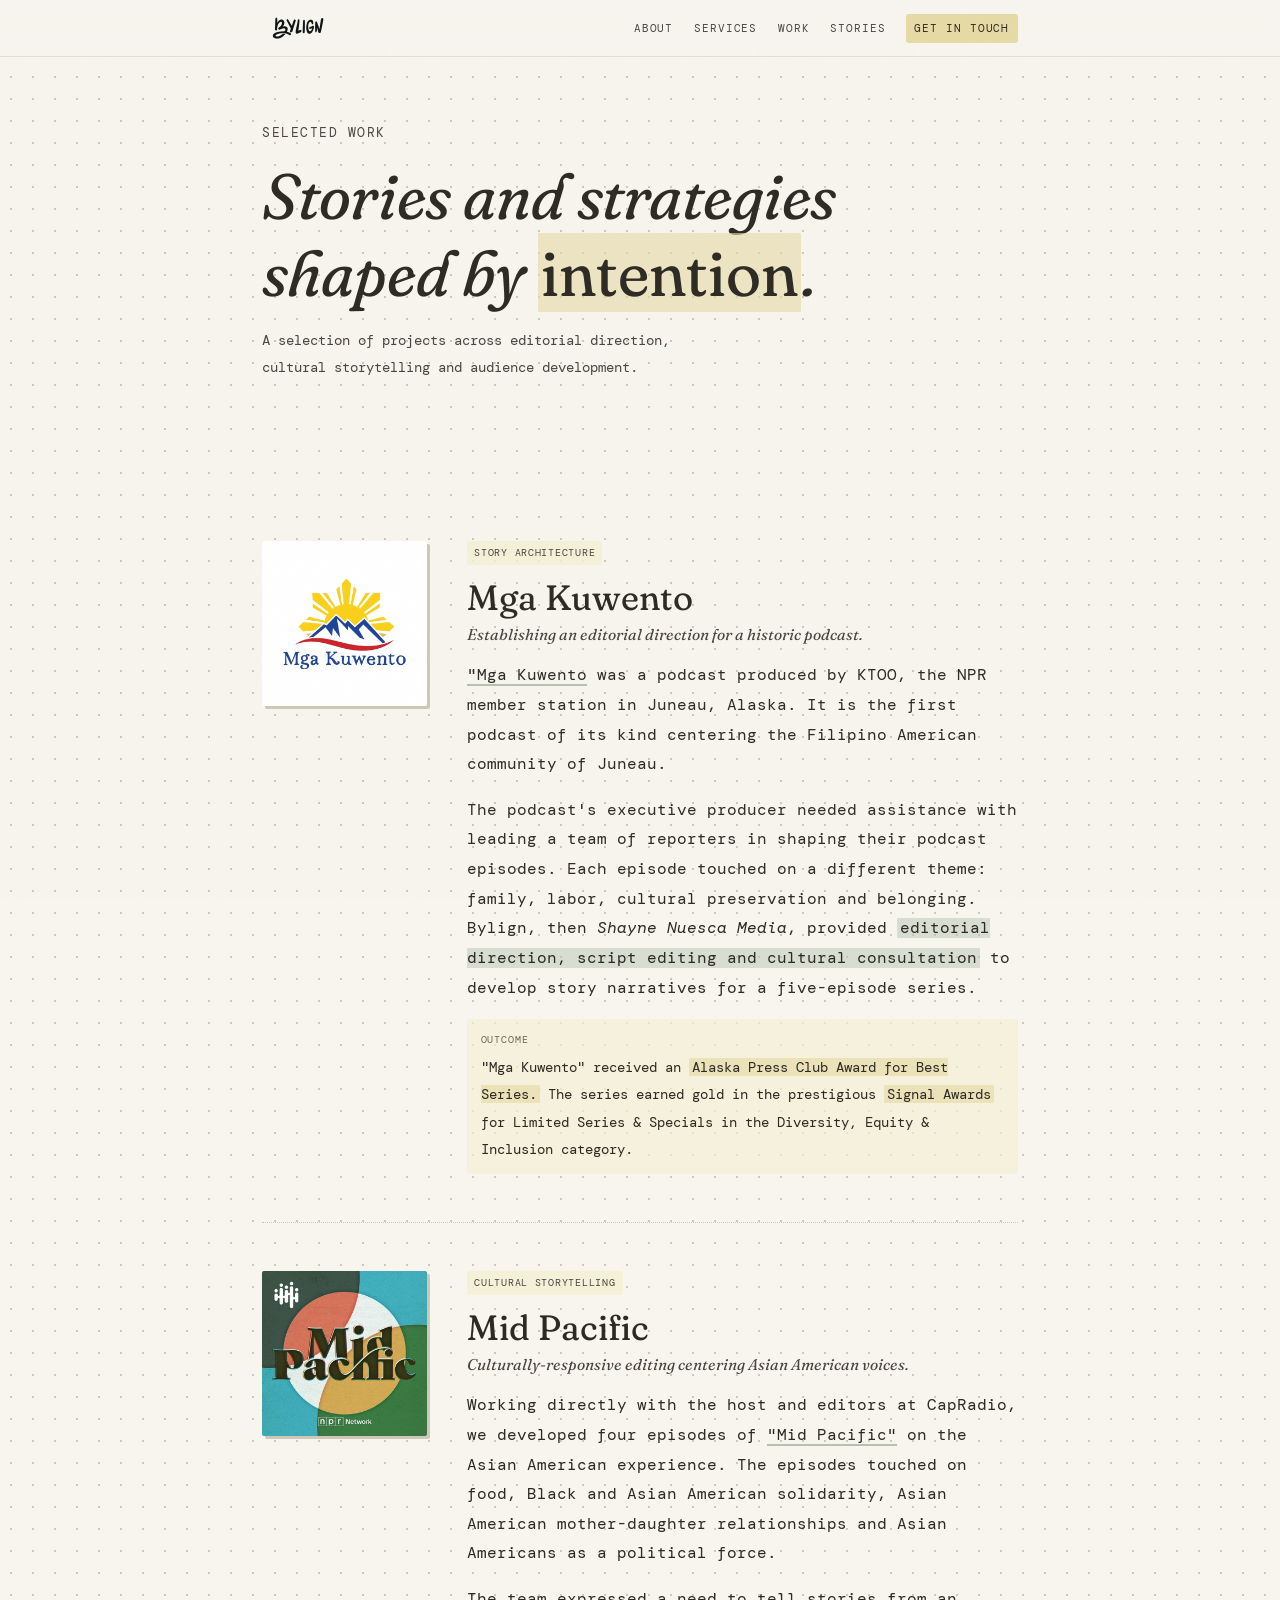
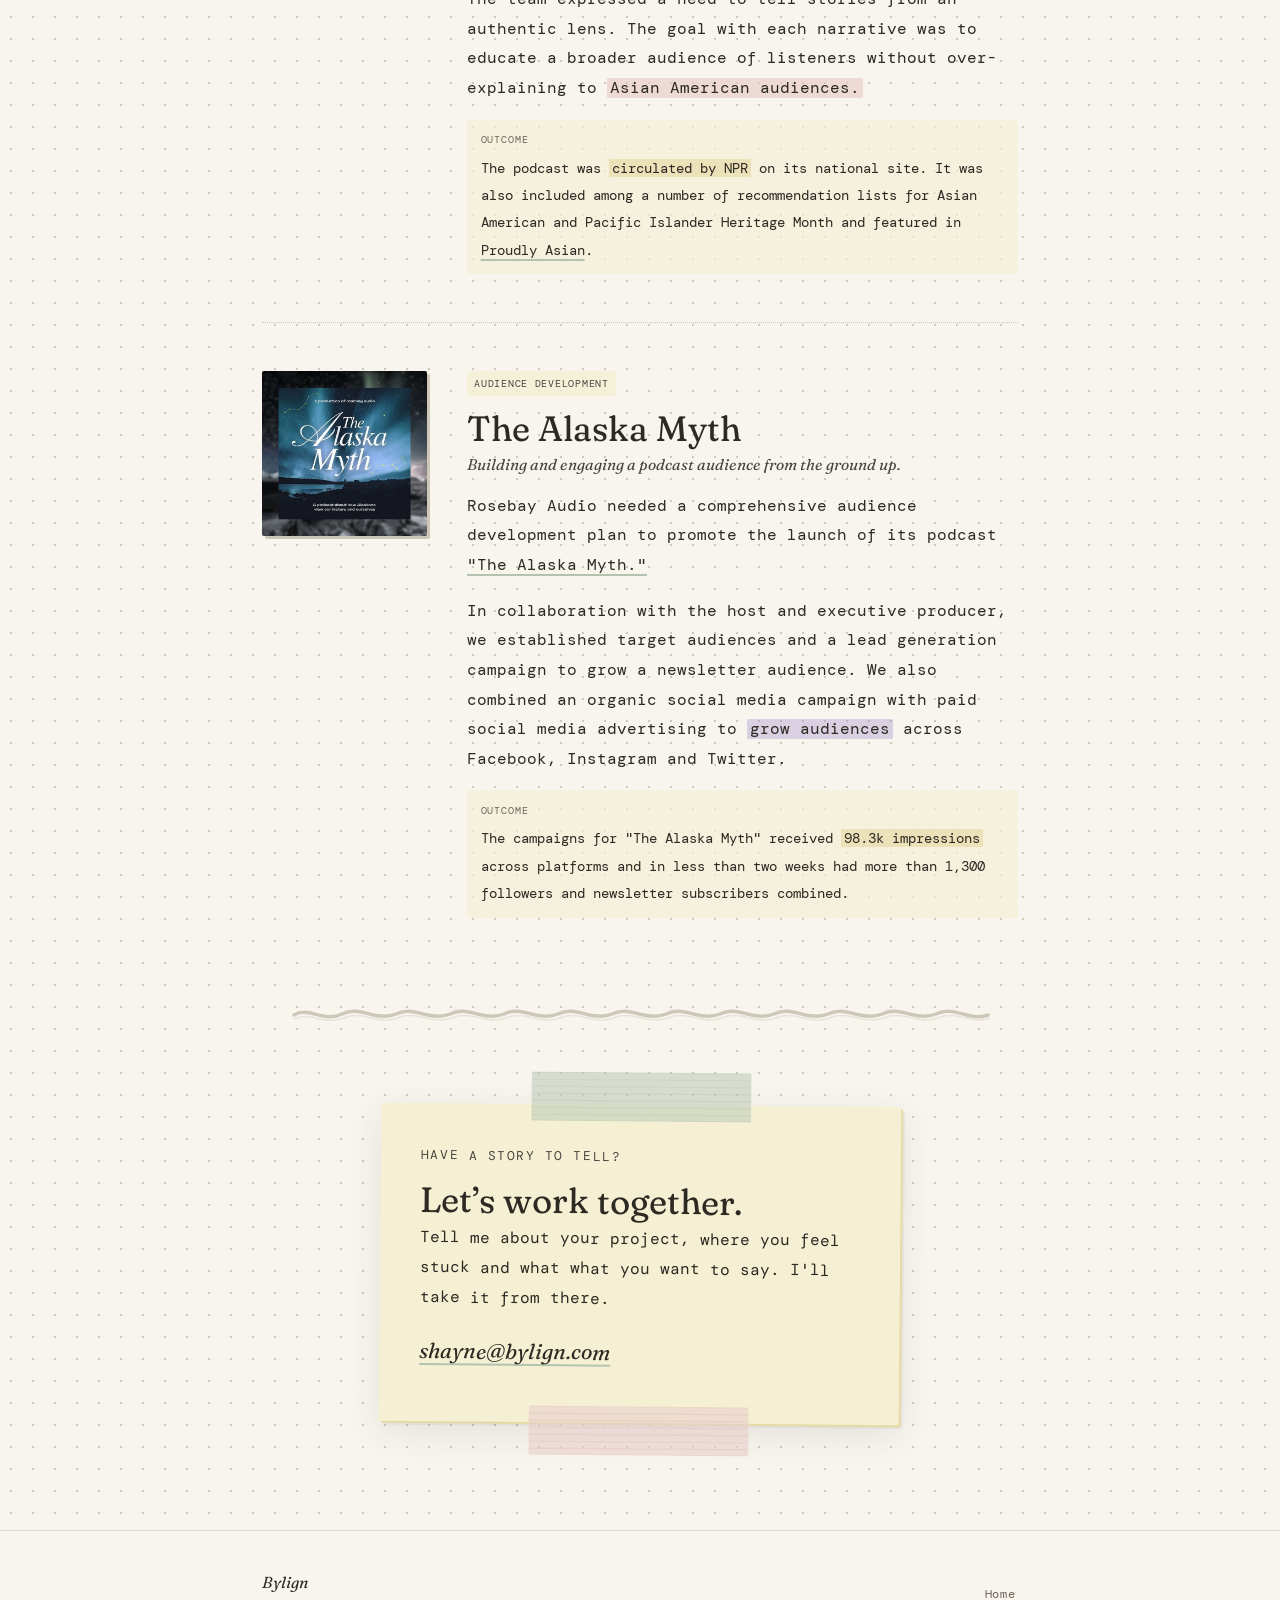
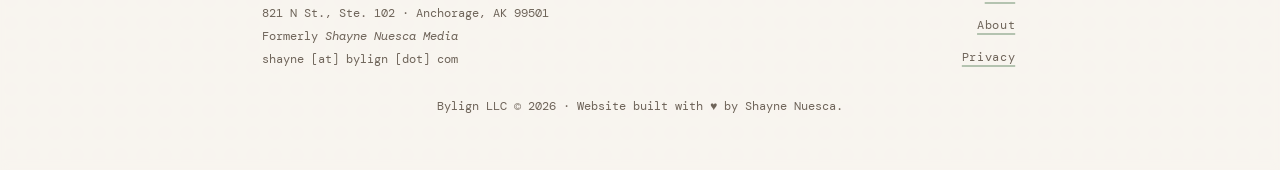
==== case-studies.html @ 339b5aec "Add files to repository" ====
<!DOCTYPE html>
<html lang="en">
<head>
  <meta charset="UTF-8" />
  <meta name="viewport" content="width=device-width, initial-scale=1.0" />
  <title>Case Studies &#x2014; Bylign</title>
  <meta name="description" content="Selected work and case studies from Bylign &#x2014; a narrative studio founded by Shayne Nuesca." />
  <link rel="stylesheet" href="style.css" />
  <link rel="icon" type="image/png" href="images/favicon.png">
  <link rel="preconnect" href="https://fonts.googleapis.com" />
  <link rel="preconnect" href="https://fonts.gstatic.com" crossorigin />
</head>
<body>

  <!-- ======== HEADER ======== -->
  <header>
    <div class="header-inner">
      <a href="index.html" class="logo-link" aria-label="Bylign home">
        <div class="logo-slot"><img src="images/logo.png" alt="Bylign" style="height:28px;width:auto"></div>
      </a>
      <nav aria-label="Main" id="main-nav">
        <a href="index.html#about">About</a>
        <a href="index.html#services">Services</a>
        <a href="index.html#work">Work</a>
        <a href="index.html#rooted">Stories</a>
        <a href="#contact" class="nav-cta">Get in Touch</a>
      </nav>

      <button class="nav-hamburger" id="nav-hamburger" aria-label="Open menu" aria-expanded="false" aria-controls="mobile-menu">
        <span></span><span></span><span></span>
        <span></span><span></span><span></span>
      </button>
    </div>

  <!-- Mobile dropdown menu -->
  <div class="mobile-menu" id="mobile-menu" aria-hidden="true">
    <a href="index.html#about"    class="mobile-link">About</a>
    <a href="index.html#services" class="mobile-link">Services</a>
    <a href="index.html#work"     class="mobile-link">Work</a>
    <a href="index.html#rooted"   class="mobile-link">Stories</a>
    <a href="index.html#contact"  class="mobile-link mobile-link--cta">Get in Touch</a>
  </div>
  </header>


  <main>

    <!-- ======== PAGE HEADER ======== -->
    <div class="page-header">
      <div class="container">
        <span class="page-eyebrow">Selected work</span>
        <h1>Stories and strategies <br/>shaped by <mark>intention</mark>.</h1>
        <p style="margin-top:1rem; font-size:0.88rem; color:var(--ink-soft); max-width:440px;">
          A selection of projects across editorial direction, cultural storytelling and audience development.
        </p>
      </div>
    </div>


    <!-- ======== CASE STUDY LIST ======== -->
    <div class="container">
      <div class="cs-list">

        <!--
          CASE STUDY ENTRY TEMPLATE
          - Set id="project-N" to match the href anchor used in index.html work cards
          - Replace the .cs-img div with: <img src="images/project-N.jpg" alt="Project name">
          - Fill in all placeholder text below
          - Copy this entire <article> block to add more entries
        -->

        <article class="cs-entry fade-in" id="project-1">
          <div class="cs-img"><img src="images/project-1-thumb.jpg"></div>
          <div class="cs-body">
            <div class="cs-tags">
              <span class="cs-tag">Story Architecture</span>
            </div>
            <h2>Mga Kuwento</h2>
            <p class="cs-lede">
            Establishing an editorial direction for a historic podcast.
            </p>
            <p>
              <a href="https://www.ktoo.org/mgakuwento/" target="_blank">"Mga Kuwento</a> was a podcast produced by KTOO, the NPR member station in Juneau, Alaska. It is the first podcast of its kind centering the Filipino American community of Juneau.
            </p>
            <p>
              The podcast's executive producer needed assistance with leading a team of reporters in shaping their podcast episodes. Each episode touched on a different theme: family, labor, cultural preservation and belonging. Bylign, then <em>Shayne Nuesca Media</em>, provided <span class="hl-sage">editorial direction, script editing and cultural consultation</span> to develop story narratives for a five-episode series.

            </p>
            <div class="cs-outcome">
              <strong>Outcome</strong>
              "Mga Kuwento" received an <span class="hl">Alaska Press Club Award for Best Series.</span> The series earned gold in the prestigious <span class="hl">Signal Awards</span> for Limited Series & Specials in the Diversity, Equity & Inclusion category.
            </div>
          </div>
        </article>


        <article class="cs-entry fade-in" id="project-2">
          <div class="cs-img"><img src="images/project-2-thumb.jpg"></div>
          <div class="cs-body">
            <div class="cs-tags">
              <span class="cs-tag">Cultural Storytelling</span>
            </div>
            <h2>Mid Pacific</h2>
            <p class="cs-lede">Culturally-responsive editing centering Asian American voices.</p>
            <p>
              Working directly with the host and editors at CapRadio, we developed four episodes of <a href="https://www.capradio.org/news/mid-pacific/" target="_blank">"Mid Pacific"</a> on the Asian American experience. The episodes touched on food, Black and Asian American solidarity, Asian American mother-daughter relationships and Asian Americans as a political force.
            </p>
            <p>
              The team expressed a need to tell stories from an authentic lens. The goal with each narrative was to educate a broader audience of listeners without over-explaining to <span class="hl-blush">Asian American audiences.</span>
            </p>
            <div class="cs-outcome">
              <strong>Outcome</strong>
              The podcast was <span class="hl">circulated by NPR</span> on its national site. It was also included among a number of recommendation lists for Asian American and Pacific Islander Heritage Month and featured in <a href="https://proudly-asian.com/episodes/sarah-mizes-tan" target="_blank">Proudly Asian</a>.
            </div>
          </div>
        </article>


        <article class="cs-entry fade-in" id="project-3">
          <div class="cs-img"><img src="images/project-3-thumb.jpg"></div>
          <div class="cs-body">
            <div class="cs-tags">
              <span class="cs-tag">Audience Development</span>
            </div>
            <h2>The Alaska Myth</h2>
            <p class="cs-lede">Building and engaging a podcast audience from the ground up.</p>
            <p>
            Rosebay Audio needed a comprehensive audience development plan to promote the launch of its podcast <a href="https://www.thealaskamyth.com/" target="_blank">"The Alaska Myth."</a>
            </p>
            <p>
              In collaboration with the host and executive producer, we established target audiences and a lead generation campaign to grow a newsletter audience. We also combined an organic social media campaign with paid social media advertising to <span class="hl-purple">grow audiences</span> across Facebook, Instagram and Twitter.
            </p>
            <div class="cs-outcome">
              <strong>Outcome</strong>
              The campaigns for "The Alaska Myth" received <span class="hl">98.3k impressions</span> across platforms and in less than two weeks had more than 1,300 followers and newsletter subscribers combined.
            </div>
          </div>
        </article>

      </div>
    </div>


    <!-- ======== CONTACT ======== -->
    <section id="contact" class="section-band">
      <div class="container">
        <div class="postit-scene fade-in">

  <div class="postit">

    <svg viewBox="0 0 220 52" style="position:absolute; top:-34px; left:50%; transform:translateX(-50%); width:220px; height:52px; z-index:3;">
      <rect x="0" y="2" width="220" height="48" rx="2" fill="rgba(180,195,176,0.5)"/>
      <line x1="0" y1="9"  x2="220" y2="9"  stroke="rgba(155,175,151,0.2)" stroke-width="1.2"/>
      <line x1="0" y1="16" x2="220" y2="16" stroke="rgba(155,175,151,0.2)" stroke-width="1.2"/>
      <line x1="0" y1="23" x2="220" y2="23" stroke="rgba(155,175,151,0.2)" stroke-width="1.2"/>
      <line x1="0" y1="30" x2="220" y2="30" stroke="rgba(155,175,151,0.2)" stroke-width="1.2"/>
      <line x1="0" y1="37" x2="220" y2="37" stroke="rgba(155,175,151,0.2)" stroke-width="1.2"/>
      <line x1="0" y1="44" x2="220" y2="44" stroke="rgba(155,175,151,0.2)" stroke-width="1.2"/>
      <rect x="0" y="2" width="220" height="48" rx="2" fill="rgba(219,229,216,0.15)"/>
      <line x1="0" y1="2"  x2="220" y2="2"  stroke="rgba(180,195,176,0.6)" stroke-width="0.75"/>
      <line x1="0" y1="50" x2="220" y2="50" stroke="rgba(180,195,176,0.6)" stroke-width="0.75"/>
    </svg>

    <span class="postit-label">have a story to tell?</span>
    <h2>Let&#x2019;s work together.</h2>
    <p>
       Tell me about your project, where you feel stuck and what
      what you want to say. I'll take it from there.
    </p>
    <a href="mailto:shayne@bylign.com" class="email-cta">shayne@bylign.com</a>

    <svg viewBox="0 0 220 52" style="position:absolute; bottom:-34px; left:50%; transform:translateX(-50%); width:220px; height:52px; z-index:3;">
      <rect x="0" y="2" width="220" height="48" rx="2" fill="rgba(231,200,195,0.55)"/>
      <line x1="0" y1="9"  x2="220" y2="9"  stroke="rgba(200,165,160,0.22)" stroke-width="1.2"/>
      <line x1="0" y1="16" x2="220" y2="16" stroke="rgba(200,165,160,0.22)" stroke-width="1.2"/>
      <line x1="0" y1="23" x2="220" y2="23" stroke="rgba(200,165,160,0.22)" stroke-width="1.2"/>
      <line x1="0" y1="30" x2="220" y2="30" stroke="rgba(200,165,160,0.22)" stroke-width="1.2"/>
      <line x1="0" y1="37" x2="220" y2="37" stroke="rgba(200,165,160,0.22)" stroke-width="1.2"/>
      <line x1="0" y1="44" x2="220" y2="44" stroke="rgba(200,165,160,0.22)" stroke-width="1.2"/>
      <rect x="0" y="2" width="220" height="48" rx="2" fill="rgba(242,227,224,0.15)"/>
      <line x1="0" y1="2"  x2="220" y2="2"  stroke="rgba(231,200,195,0.65)" stroke-width="0.75"/>
      <line x1="0" y1="50" x2="220" y2="50" stroke="rgba(231,200,195,0.65)" stroke-width="0.75"/>
    </svg>

  </div>

</div>
    </section>

  </main>

  <!-- ======== FOOTER ======== -->
  <footer>
    <div class="container">
      <div class="footer-inner">

        <div>
          <div class="footer-brand">Bylign</div>
          <div class="footer-meta">
            821 N St., Ste. 102 &#xB7; Anchorage, AK 99501<br>
            Formerly <em>Shayne Nuesca Media</em><br>
            shayne [at] bylign [dot] com
          </div>
        </div>

        <div class="footer-links">
          <a href="index.html">Home</a>
          <a href="index.html#about">About</a>
          <a href="privacy.html">Privacy</a>
        </div>

      </div>

      <p class="footer-copy">
        Bylign LLC &#xA9; <span id="year"></span> &#xB7; Website built with &#x2665; by Shayne Nuesca.
      </p>
    </div>
  </footer>


  <script src="main.js"></script>

</body>
</html>
---- style.css ----
/* ============================================
   BYLIGN — style.css
   Dot-journal aesthetic · Fraunces + DM Mono
   Soft earthy pastels: oat · sage · blush · butter
   ============================================ */

@import url('https://fonts.googleapis.com/css2?family=Fraunces:ital,opsz,wght@0,9..144,300;0,9..144,400;1,9..144,300;1,9..144,400;1,9..144,500&family=DM+Mono:ital,wght@0,300;0,400;1,300&display=swap');

/* ---- Design tokens ---- */
:root {
  --paper:        #f8f5ef;
  --page:         #faf8f2;
  --oat:          #ede8db;
  --dot-color:    #cec8b8;

  --ink:          #2d2923;
  --ink-soft:     #4a4440;
  --ink-faint:    #6e6459;

  --sage:         #b4c3b0;
  --sage-lt:      #dbe5d8;
  --blush:        #e7c8c3;
  --blush-lt:     #f2e3e0;
  --butter:       #e6daa6;
  --butter-lt:    #f5f0d3;
  --lavender-lt:  #e4dff0;
  --mint-lt:      #ddeee8;

  --mark-yellow:  rgba(230,218,166,0.62);
  --mark-sage:    rgba(180,195,176,0.48);
  --mark-blush:   rgba(231,200,195,0.58);
  --mark-purple:  rgb(157, 142, 200,0.35);

  --hover-sage:   rgba(219,229,216,0.72);
  --hover-blush:  rgba(242,227,224,0.72);
  --hover-butter: rgba(245,240,211,0.72);

  --serif: 'Fraunces', Georgia, serif;
  --mono:  'DM Mono', 'Courier New', monospace;

  --max-w:    820px;
  --dot-gap:  22px;
  --dot-r:    1px;
}

/* ---- Reset ---- */
*, *::before, *::after { box-sizing: border-box; margin: 0; padding: 0; }
html { font-size: 16px; scroll-behavior: smooth; }

/* ---- Dot grid: fixed behind everything via html::before ---- */
html {
  background-color: var(--paper);
  position: relative;
  min-height: 100%;
}

html::before {
  content: '';
  position: absolute;
  inset: 0;
  z-index: 0;
  pointer-events: none;
  background-image: radial-gradient(
    circle,
    var(--dot-color) var(--dot-r),
    transparent var(--dot-r)
  );
  background-size: var(--dot-gap) var(--dot-gap);
  background-color: var(--paper);
}

/* ---- Body: transparent so dots show through ---- */
body {
  background: transparent;
  color: var(--ink);
  font-family: var(--mono);
  font-weight: 400;
  line-height: 1.9;
  min-height: 100vh;
  position: relative;
  z-index: 1;
}

/* Paper grain overlay */
body::after {
  content: '';
  position: fixed;
  inset: 0;
  pointer-events: none;
  z-index: 9999;
  background-image: url("data:image/svg+xml,%3Csvg xmlns='http://www.w3.org/2000/svg' width='200' height='200'%3E%3Cfilter id='n'%3E%3CfeTurbulence type='fractalNoise' baseFrequency='0.75' numOctaves='4' stitchTiles='stitch'/%3E%3CfeColorMatrix type='saturate' values='0'/%3E%3C/filter%3E%3Crect width='200' height='200' filter='url(%23n)' opacity='0.022'/%3E%3C/svg%3E");
}

/* ---- All sections/containers: transparent background ---- */
section,
main,
.page-header,
.cs-list,
.prose-page {
  background: transparent;
}

img { max-width: 100%; display: block; }
p   { margin-bottom: 1rem; }

/* ---- Links ---- */
a {
  color: var(--ink);
  text-decoration: underline;
  text-underline-offset: 4px;
  text-decoration-thickness: 1.5px;
  text-decoration-color: var(--sage);
  padding: 0.1rem 0.25rem;
  margin: 0 -0.25rem;
  border-radius: 2px;
  padding: 0 2px;
  margin: 0 -2px;
  transition: background 0.15s, color 0.15s;
}
a:hover { background: var(--hover-sage); color: var(--ink); }
a.hover-blush:hover  { background: var(--hover-blush); }
a.hover-butter:hover { background: var(--hover-sage); text-decoration-color: var(--ink); }

/* Shared non-nav CTA link style */
.cta-link {
  text-decoration: underline;
  text-underline-offset: 4px;
  text-decoration-thickness: 1.5px;
  text-decoration-color: var(--sage);
  padding: 0.1rem 0.25rem;
  margin: 0 -0.25rem;
  transition: background 0.15s, text-decoration-color 0.15s;
}
.cta-link:hover { background: var(--hover-sage); text-decoration-color: var(--ink); }

/* ---- Typography ---- */
h1, h2, h3 {
  font-family: var(--serif);
  font-weight: 400;
  line-height: 1.2;
  color: var(--ink);
  font-variation-settings: 'SOFT' 80, 'WONK' 1;
}

h1 { font-size: clamp(2.4rem, 7vw, 4rem); font-style: italic; }
h2 { font-size: clamp(1.5rem, 3.5vw, 2.2rem); }
h3 { font-size: clamp(1.05rem, 2vw, 1.2rem); font-style: italic; font-weight: 400; }

.soft  { color: var(--ink-soft); }
.faint { color: var(--ink-faint); }

mark, .hl   { background: var(--mark-yellow); padding: 0 3px; border-radius: 1px; color: var(--ink); font-style: normal; }
.hl-sage    { background: var(--mark-sage);   padding: 0 3px; border-radius: 1px; color: var(--ink); }
.hl-blush   { background: var(--mark-blush);  padding: 0 3px; border-radius: 1px; color: var(--ink); }
.hl-purple { background: var(--mark-purple);  padding: 0 3px; border-radius: 1px; color: var(--ink); }.

.editorial {
  text-decoration: underline wavy var(--sage);
  text-decoration-thickness: 1.5px;
  text-underline-offset: 4px;
}

.margin-note {
  font-family: var(--mono);
  font-size: 0.82rem;
  font-style: italic;
  color: var(--ink-soft);
  line-height: 1.4;
  display: block;
  margin-bottom: 0.75rem;
}

.section-label {
  font-family: var(--mono);
  font-size: 0.8rem;
  letter-spacing: 0.12em;
  text-transform: uppercase;
  color: var(--ink-soft);
  display: block;
  margin-bottom: 1.75rem;
}

.sub-label {
  font-family: var(--mono);
  font-size: 0.75rem;
  letter-spacing: 0.1em;
  text-transform: uppercase;
  color: var(--ink-soft);
  display: block;
  margin-top: 1.25rem;
  margin-bottom: 0.5rem;
}

/* ---- Layout ---- */
.container {
  max-width: var(--max-w);
  margin: 0 auto;
  padding: 0 2rem;
}

section { padding: 4rem 0; }

/* ---- Header ---- */
header {
  position: sticky;
  top: 0;
  z-index: 100;
  background: rgba(248, 245, 239, 0.88);
  backdrop-filter: blur(8px);
  -webkit-backdrop-filter: blur(8px);
  border-bottom: 1px solid rgba(206,200,184,0.5);
}

.header-inner {
  max-width: var(--max-w);
  margin: 0 auto;
  padding: 0.85rem 2rem;
  display: flex;
  align-items: center;
  justify-content: space-between;
  gap: 1rem;
}

.logo-link {
  display: flex;
  align-items: center;
  text-decoration: none;
  color: var(--ink);
  padding: 0;
  margin: 0;
  background: none !important;
}
.logo-link:hover { background: none !important; }

/* Swap .logo-slot for: <img src="images/logo.png" alt="Bylign" style="height:28px;width:auto"> */
.logo-slot {
  height: 28px;
  min-width: 56px;
  width: auto;
  border-radius: 2px;
  display: flex;
  align-items: center;
  justify-content: center;
  font-size: 0.5rem;
  color: var(--ink-faint);
  font-family: var(--mono);
  padding: 0 0.5rem;
}

nav {
  display: flex;
  align-items: center;
  gap: 0.2rem;
  position: relative;
}

nav a {
  text-decoration: none;
  font-family: var(--mono);
  font-size: 0.7rem;
  letter-spacing: 0.08em;
  text-transform: uppercase;
  color: var(--ink-soft);
  padding: 0.25rem 0.55rem;
  border-radius: 3px;
  margin: 0;
  transition: background 0.15s, color 0.15s;
}
nav a:hover { background: var(--hover-sage); color: var(--ink); }

/* Active nav */
nav a.active { color: var(--ink); }
nav a { position: relative; }

nav a.nav-cta {
  color: var(--ink);
  margin-left: 0.5rem;
  background: var(--butter);
  border: none;
  position: relative;
  transition: background 0.15s, color 0.15s;
}
nav a.nav-cta:hover { background: var(--sage-lt); color: var(--ink); }

/* CTA sparkle animation */
.nav-cta-wrap {
  position: relative;
  display: inline-flex;
  align-items: center;
  margin-left: 0.5rem;
}

.nav-cta-wrap a.nav-cta {
  margin-left: 0;
}

/* CTA sparks */
.cta-spark {
  position: absolute;
  width: 5px;
  height: 5px;
  border-radius: 50%;
  opacity: 0;
  pointer-events: none;
  top: 50%;
  left: 50%;
}
.nav-cta-wrap.animate .cta-spark { animation: spark-fly 0.7s ease-out forwards; }

.cta-spark-1 { background: var(--sage);   --sx: -14px; --sy: -10px; animation-delay: 0.05s !important; }
.cta-spark-2 { background: var(--butter); --sx:  13px; --sy: -12px; animation-delay: 0.10s !important; }
.cta-spark-3 { background: var(--blush);  --sx:  15px; --sy:   7px; animation-delay: 0.07s !important; }
.cta-spark-4 { background: var(--sage);   --sx:  -7px; --sy:  12px; animation-delay: 0.13s !important; }
.cta-spark-5 { background: var(--butter); --sx: -15px; --sy:   4px; animation-delay: 0.03s !important; }
.cta-spark-6 { background: var(--blush);  --sx:   4px; --sy:  13px; animation-delay: 0.09s !important; }

/* ---- Nav sliding underline indicator ---- */
.nav-indicator {
  position: absolute;
  bottom: -1px;
  height: 2px;
  background: linear-gradient(to right, var(--sage), var(--butter));
  border-radius: 2px;
  pointer-events: none;
  transition: left 0.3s cubic-bezier(0.4, 0, 0.2, 1),
              width 0.3s cubic-bezier(0.4, 0, 0.2, 1),
              opacity 0.2s;
  opacity: 0;
}
.nav-indicator.visible { opacity: 1; }


/* ---- Section pill ---- */
.section-pill {
  position: fixed;
  top: 54px;
  left: 50%;
  transform: translateX(-50%) translateY(-6px);
  background: var(--oat);
  border: 1px solid rgba(206,200,184,0.65);
  font-family: var(--mono);
  font-size: 0.6rem;
  letter-spacing: 0.1em;
  text-transform: uppercase;
  color: var(--ink-faint);
  padding: 0.18rem 0.6rem;
  border-radius: 20px;
  opacity: 0;
  transition: opacity 0.25s, transform 0.25s;
  pointer-events: none;
  z-index: 99;
  white-space: nowrap;
}
.section-pill.visible {
  opacity: 1;
  transform: translateX(-50%) translateY(0);
}

/* ---- Email circle animation ---- */
.email-wrap {
  position: relative;
  display: inline-block;
}

.circle-svg {
  position: absolute;
  top: 50%;
  left: 50%;
  transform: translate(-50%, -50%);
  width: calc(100% + 16px);
  height: calc(100% + 14px);
  pointer-events: none;
  overflow: visible;
}

.circle-path {
  fill: none;
  stroke: var(--sage);
  stroke-width: 1.8;
  stroke-linecap: round;
  stroke-dasharray: 1000;
  stroke-dashoffset: 1000;
}

.email-wrap.animate .circle-path {
  animation: draw-circle 0.85s cubic-bezier(0.4, 0, 0.2, 1) 0.15s forwards;
}

@keyframes draw-circle {
  to { stroke-dashoffset: 0; }
}

/* Email sparks */
.spark {
  position: absolute;
  width: 5px;
  height: 5px;
  border-radius: 50%;
  opacity: 0;
  pointer-events: none;
  transform: scale(0);
}

.email-wrap.animate .spark { animation: spark-fly 0.65s ease-out forwards; }

.spark-1 { background: var(--sage);   top: -6px;  right: -4px;  --sx: 6px;  --sy: -8px;  animation-delay: 0.88s !important; }
.spark-2 { background: var(--butter); bottom: -6px; left: -4px; --sx: -6px; --sy: 8px;   animation-delay: 0.96s !important; }
.spark-3 { background: var(--blush);  top: -5px;  left: 35%;    --sx: 0px;  --sy: -9px;  animation-delay: 1.0s  !important; }
.spark-4 { background: var(--sage);   bottom: -5px; right: 25%; --sx: 4px;  --sy: 8px;   animation-delay: 0.92s !important; }



/* ---- Hero ---- */
#hero {
  padding: 5.5rem 0 5rem;
  position: relative;
  overflow: hidden;
}

#hero::before {
  content: 'BYLIGN';
  position: absolute;
  right: -1rem;
  bottom: -1.5rem;
  font-family: var(--serif);
  font-style: italic;
  font-size: clamp(5rem, 18vw, 13rem);
  font-weight: 300;
  color: rgba(237,232,219,0.7);
  line-height: 1;
  user-select: none;
  pointer-events: none;
  letter-spacing: -0.02em;
}

.hero-kicker {
  font-family: var(--mono);
  font-size: 0.67rem;
  letter-spacing: 0.13em;
  text-transform: uppercase;
  color: var(--ink-faint);
  margin-bottom: 1.2rem;
}

.draft-stamp {
  display: inline-block;
  border: 1.5px solid var(--blush);
  color: var(--ink-faint);
  font-family: var(--mono);
  font-size: 0.57rem;
  letter-spacing: 0.16em;
  text-transform: uppercase;
  padding: 0.2rem 0.6rem;
  border-radius: 2px;
  transform: rotate(-1.5deg);
  margin-bottom: 1.5rem;
}

.hero-headline { max-width: 600px; margin-bottom: 1.75rem; }
.hero-body {
  max-width: 500px;
  font-size: 1.05rem;
  color: var(--ink);
  margin-bottom: 2.25rem;
}

.hero-cta {
  font-family: var(--mono);
  font-size: 1rem;
  letter-spacing: 0.06em;
  color: var(--ink);
  text-decoration: underline;
  text-underline-offset: 4px;
  text-decoration-thickness: 1.5px;
  text-decoration-color: var(--sage);
  padding: 0.1rem 0.25rem;
  background: none;
  transition: background 0.15s, text-decoration-color 0.15s;
}
.hero-cta:hover { background: var(--hover-sage); text-decoration-color: var(--ink); }

/* ---- About ---- */
.about-grid {
  display: grid;
  grid-template-columns: 175px 1fr;
  gap: 2.5rem;
  align-items: start;
}

.about-photo-wrap { display: flex; flex-direction: column; gap: 0.4rem; filter: drop-shadow(4px 4px 0 #e7c8c3); }

.about-photo {
  width: 100%;
  aspect-ratio: 1/1;
  background: var(--blush-lt);
  display: flex; align-items: center; justify-content: center;
  font-size: 0.6rem; color: var(--ink-faint); font-family: var(--mono);
  text-align: center; padding: 0; overflow: hidden;
  border-radius: 50%;

}
.about-photo img { width: 100%; height: 100%; object-fit: cover; }

.about-caption {
  font-family: var(--mono);
  font-size: 0.6rem;
  font-style: italic;
  color: var(--ink-faint);
  text-align: center;
  display: block;
}

.about-content h2 { margin-bottom: 1rem; }

.tag-row { display: flex; flex-wrap: wrap; gap: 0.3rem; margin-top: 0.4rem; }

.cred {
  font-family: var(--mono);
  font-size: 0.6rem;
  letter-spacing: 0.04em;
  color: var(--ink-soft);
  background: rgba(237,232,219,0.8);
  padding: 0.2rem 0.5rem;
  border-radius: 2px;
}
.cred.award { background: rgba(245,240,211,0.9); }

/* ---- Services ---- */
.svc-grid {
  display: grid;
  grid-template-columns: repeat(2, 1fr);
  gap: 1.5rem;
}

.svc-card {
  position: relative;
  border-radius: 2px;
  padding: 1.5rem 1.5rem 1.6rem;
  box-shadow: 2px 2px 0 rgba(45,41,35,0.05), 0 6px 20px rgba(45,41,35,0.08);
  transition: transform 0.2s, box-shadow 0.2s;
}
.svc-card:hover { box-shadow: 2px 2px 0 rgba(45,41,35,0.07), 0 10px 28px rgba(45,41,35,0.11); }

/* Washi tape strip */
.svc-card::before {
  content: '';
  position: absolute;
  top: -9px; left: 50%; transform: translateX(-50%);
  width: 56px; height: 18px;
  border-radius: 2px;
  opacity: 0.72;
}

/* Per-card colors + rotation */
.svc-card--sage     { background: #f5f2e7; transform: rotate(-0.6deg); }
.svc-card--sage::before   { background: var(--sage); }
.svc-card--sage:hover     { transform: rotate(-0.6deg) translateY(-2px); }

.svc-card--butter   { background: #faf5e4; transform: rotate(0.5deg); }
.svc-card--butter::before { background: var(--butter); }
.svc-card--butter:hover   { transform: rotate(0.5deg) translateY(-2px); }

.svc-card--blush    { background: #fdf0ed; transform: rotate(0.4deg); }
.svc-card--blush::before  { background: var(--blush); }
.svc-card--blush:hover    { transform: rotate(0.4deg) translateY(-2px); }

.svc-card--lavender { background: #f2f0f8; transform: rotate(-0.5deg); }
.svc-card--lavender::before { background: var(--lavender-lt); }
.svc-card--lavender:hover   { transform: rotate(-0.5deg) translateY(-2px); }

.svc-stamp-row {
  display: flex;
  align-items: center;
  gap: 0.7rem;
  margin-bottom: 0.75rem;
}

.svc-stamp {
  width: 38px; height: 38px;
  border-radius: 3px;
  flex-shrink: 0;
  display: flex; align-items: center; justify-content: center;
  border-width: 1.5px; border-style: solid;
}
.svc-card--sage     .svc-stamp { background: rgba(180,195,176,0.2);  border-color: var(--sage); }
.svc-card--butter   .svc-stamp { background: rgba(230,218,166,0.25); border-color: var(--butter); }
.svc-card--blush    .svc-stamp { background: rgba(231,200,195,0.25); border-color: var(--blush); }
.svc-card--lavender .svc-stamp { background: rgba(196,184,216,0.25); border-color: #c4b8d8; }

.svc-tag {
  font-family: var(--mono);
  font-size: 0.6rem;
  letter-spacing: 0.1em;
  text-transform: uppercase;
  color: var(--ink-soft);
}

.svc-card h3 { margin-bottom: 0.45rem; font-size: clamp(0.95rem, 2vw, 1.05rem); }
.svc-card p  { font-size: 0.85rem; color: var(--ink); margin-bottom: 0; line-height: 1.8; }

@media (max-width: 580px) {
  .svc-grid { grid-template-columns: 1fr; }
}

/* ---- Work grid ---- */
.work-grid {
  display: grid;
  grid-template-columns: repeat(auto-fill, minmax(215px, 1fr));
  gap: 1.2rem;
}

.work-card {
  background: #faf8f2;
  border-radius: 3px;
  overflow: hidden;
  text-decoration: none;
  color: var(--ink);
  display: block;
  transition: transform 0.2s, box-shadow 0.2s;
  padding: 0;
  margin: 0;
  box-shadow: 0 2px 8px rgba(45,41,35,0.06);
}
.work-card:hover {
  transform: translateY(-3px);
  box-shadow: 0 8px 24px rgba(45,41,35,0.1);
}

.wc-img {
  width: 100%; aspect-ratio: 3/2;
  background: var(--sage-lt);
  display: flex; align-items: center; justify-content: center;
  font-size: 0.58rem; color: var(--ink-faint); font-family: var(--mono);
  overflow: hidden;
}
.wc-img img { width: 100%; height: 100%; object-fit: cover; }

.wc-body { padding: 0.85rem; }
.wc-type { font-size: 0.65rem; letter-spacing: 0.08em; text-transform: uppercase; color: var(--ink-faint); display: block; margin-bottom: 0.2rem; }
.wc-body h3 { font-size: 1rem; font-style: normal; font-family: var(--serif); margin-bottom: 0.2rem; }
.wc-body p  { font-size: 0.875rem; color: var(--ink-soft); margin-bottom: 0; }

/* ---- Post-it collage contact block ---- */
#contact { padding: 5rem 0 6rem; }

.postit-scene {
  position: relative;
  display: flex;
  justify-content: center;
  align-items: center;
  min-height: 340px;
}

.postit {
  position: relative;
  z-index: 2;
  background: var(--butter-lt);
  width: 520px;
  padding: 2.5rem 2.5rem 3rem 2.5rem;
  border-radius: 2px;
  transform: rotate(0.5deg);
  box-shadow:
    2px 2px 0 var(--butter),
    4px 4px 0 rgba(0,0,0,0.04),
    0 10px 36px rgba(45,41,35,0.1);
  transition: transform 0.25s, box-shadow 0.25s;
}

.postit-label {
  font-family: var(--mono);
  font-size: 0.8rem;
  letter-spacing: 0.12em;
  text-transform: uppercase;
  color: var(--ink-soft);
  display: block;
  margin-bottom: 0.75rem;
}

.email-cta {
  font-family: var(--serif);
  font-style: italic;
  font-size: clamp(1rem, 2.5vw, 1.35rem);
  color: var(--ink);
  text-decoration: underline;
  text-underline-offset: 5px;
  text-decoration-color: var(--sage);
  text-decoration-thickness: 1.5px;
  display: inline-block;
  padding: 0.1rem 0.25rem;
  margin: 0 -0.25rem;
  background: none;
  transition: background 0.15s, text-decoration-color 0.15s;
  border-radius: 2px;
}
.email-cta:hover {
  background: var(--hover-sage);
  text-decoration-color: var(--sage); }

/* ---- Footer ---- */
footer {
  padding: 2.25rem 0;
  border-top: 1px solid rgba(206,200,184,0.6);
  background: rgba(248,245,239,0.75);
  backdrop-filter: blur(4px);
}

.footer-inner {
  display: flex;
  justify-content: space-between;
  align-items: flex-end;
  flex-wrap: wrap;
  gap: 1.25rem;
}

.footer-brand { font-family: var(--serif); font-style: italic; font-size: 1rem; color: var(--ink); margin-bottom: 0.3rem; }

.footer-meta { font-size: 0.78rem; color: var(--ink-faint); font-family: var(--mono); line-height: 1.85; }
.footer-meta a { color: var(--ink-faint); }
.footer-meta a:hover { background: var(--hover-sage); color: var(--ink); }

.footer-links { display: flex; flex-direction: column; align-items: flex-end; gap: 0.3rem; }
.footer-links a { font-family: var(--mono); font-size: 0.78rem; letter-spacing: 0.05em; color: var(--ink-faint); padding: 0.1rem 0.3rem; }
.footer-links a:hover { background: var(--hover-sage); color: var(--ink); }

.footer-copy { margin-top: 1.5rem; font-family: var(--mono); font-size: 0.75rem; color: var(--ink-faint); text-align: center; }

/* ---- Case Studies ---- */
.page-header { padding: 4rem 0 3rem; }
.page-eyebrow { font-family: var(--mono); font-size: 0.8rem; letter-spacing: 0.12em; text-transform: uppercase; color: var(--ink-soft); display: block; margin-bottom: 0.75rem; }

.cs-list { padding: 3rem 0; }

.cs-entry {
  display: grid;
  grid-template-columns: 165px 1fr;
  gap: 2.5rem;
  padding: 3rem 0;
  align-items: start;
}
.cs-entry + .cs-entry { border-top: 1px dotted var(--dot-color); }

.cs-img {
  width: 100%; aspect-ratio: 1;
  background: var(--sage-lt);
  border-radius: 2px;
  display: flex; align-items: center; justify-content: center;
  font-size: 0.58rem; color: var(--ink-faint); font-family: var(--mono);
  overflow: hidden; text-align: center; padding: 0;
  box-shadow: 3px 3px 0 #cec8b8;
}

.cs-img img { width: 100%; height: 100%; object-fit: cover; }

.cs-tags { display: flex; flex-wrap: wrap; gap: 0.3rem; margin-bottom: 0.75rem; }
.cs-tag { font-family: var(--mono); font-size: 0.65rem; letter-spacing: 0.07em; text-transform: uppercase; background: rgba(245,240,211,0.8); color: var(--ink-soft); padding: 0.15rem 0.45rem; border-radius: 2px; }

.cs-lede { font-family: var(--serif); font-style: italic; font-size: 1.05rem; color: var(--ink-soft); margin-bottom: 0.75rem; }
.cs-body p { font-size: 0.975rem; }
.cs-outcome { margin-top: 1rem; padding: 0.65rem 0.85rem; background: rgba(245,240,211,0.65); border-radius: 2px; font-size: 0.9rem; }
.cs-outcome strong { display: block; font-family: var(--mono); font-size: 0.65rem; letter-spacing: 0.08em; text-transform: uppercase; color: var(--ink-faint); margin-bottom: 0.3rem; font-weight: 400; }

/* ---- Privacy prose ---- */
.prose-page { max-width: 640px; padding: 4rem 2rem 6rem; margin: 0 auto; }
.prose-page h1 { font-size: clamp(1.8rem, 4vw, 2.6rem); margin-bottom: 0.5rem; }
.prose-page .prose-meta { font-size: 0.75rem; color: var(--ink-faint); font-family: var(--mono); letter-spacing: 0.05em; margin-bottom: 3rem; display: block; }
.prose-page h2 { font-family: var(--serif); font-style: italic; font-size: 1.2rem; margin-top: 2.25rem; margin-bottom: 0.5rem; }
.prose-page p, .prose-page li { font-size: 0.975rem; color: var(--ink); line-height: 1.85; }
.prose-page ul { padding-left: 1.25rem; margin-bottom: 1rem; }
.prose-page li { margin-bottom: 0.3rem; }
.prose-page p  { margin-bottom: 0.9rem; }

/* ---- Section dividers: hand-drawn wavy SVG ---- */
.section-band {
  position: relative;
}

.section-band::before {
  content: '';
  position: absolute;
  top: -14px;
  left: 50%;
  transform: translateX(-50%);
  width: min(700px, calc(100% - 2rem));
  height: 28px;
  background-repeat: no-repeat;
  background-size: 100% 28px;
  pointer-events: none;
}

/* About — sage */
#about.section-band::before {
  background-image: url("data:image/svg+xml,%3Csvg xmlns='http://www.w3.org/2000/svg' viewBox='0 0 700 28' preserveAspectRatio='none'%3E%3Cpath d='M4,14 C18,5 34,22 52,13 C68,5 80,20 100,12 C118,5 132,21 152,13 C170,6 184,20 204,12 C222,5 238,21 258,13 C276,6 290,20 310,12 C328,5 344,21 364,13 C382,6 398,20 418,12 C436,5 452,21 472,13 C490,6 506,20 526,12 C544,5 560,21 580,13 C598,6 614,20 634,12 C652,5 668,21 688,14 C694,17 698,15 700,14' fill='none' stroke='%23b4c3b0' stroke-width='3.5' stroke-linecap='round' stroke-linejoin='round'/%3E%3Cpath d='M4,18 C20,10 36,24 54,16 C72,8 84,23 104,16 C122,9 136,23 156,16 C174,9 188,23 208,16 C226,9 242,23 262,16 C280,9 294,23 314,16 C332,9 348,23 368,16 C386,9 402,23 422,16 C440,9 456,23 476,16 C494,9 510,23 530,16 C548,9 564,23 584,16 C602,9 618,23 638,16 C656,9 672,23 692,17' fill='none' stroke='%23b4c3b0' stroke-width='1.5' stroke-linecap='round' stroke-linejoin='round' opacity='0.4'/%3E%3C/svg%3E");
}

/* Services — butter */
#services.section-band::before {
  background-image: url("data:image/svg+xml,%3Csvg xmlns='http://www.w3.org/2000/svg' viewBox='0 0 700 28' preserveAspectRatio='none'%3E%3Cpath d='M4,15 C16,6 30,23 50,14 C66,6 82,21 100,13 C120,5 134,22 154,14 C172,6 188,21 208,13 C226,5 242,22 262,14 C280,6 296,21 316,13 C334,5 350,22 370,14 C388,6 404,21 424,13 C442,5 458,22 478,14 C496,6 512,21 532,13 C550,5 566,22 586,14 C604,6 620,21 640,13 C658,5 674,22 694,15 C697,16 699,15 700,14' fill='none' stroke='%23e6daa6' stroke-width='3.5' stroke-linecap='round' stroke-linejoin='round'/%3E%3Cpath d='M4,19 C18,11 32,26 52,18 C70,10 86,24 106,17 C124,10 138,25 158,17 C176,10 192,24 212,17 C230,10 246,24 266,17 C284,10 300,24 320,17 C338,10 354,24 374,17 C392,10 408,24 428,17 C446,10 462,24 482,17 C500,10 516,24 536,17 C554,10 570,24 590,17 C608,10 624,24 644,17 C662,10 678,24 696,18' fill='none' stroke='%23e6daa6' stroke-width='1.5' stroke-linecap='round' stroke-linejoin='round' opacity='0.45'/%3E%3C/svg%3E");
}

/* Work — blush */
#work.section-band::before {
  background-image: url("data:image/svg+xml,%3Csvg xmlns='http://www.w3.org/2000/svg' viewBox='0 0 700 28' preserveAspectRatio='none'%3E%3Cpath d='M4,13 C14,4 32,22 50,13 C68,4 84,21 102,13 C120,5 138,22 156,13 C174,4 192,21 210,13 C228,5 246,22 264,13 C282,4 300,21 318,13 C336,5 354,22 372,13 C390,4 408,21 426,13 C444,5 462,22 480,13 C498,4 516,21 534,13 C552,5 570,22 588,13 C606,4 624,21 642,13 C660,5 678,22 696,14 C698,14 700,14 700,14' fill='none' stroke='%23e7c8c3' stroke-width='3.5' stroke-linecap='round' stroke-linejoin='round'/%3E%3Cpath d='M4,17 C16,9 34,25 52,17 C70,9 86,24 104,17 C122,9 140,25 158,17 C176,9 194,24 212,17 C230,9 248,25 266,17 C284,9 302,24 320,17 C338,9 356,25 374,17 C392,9 410,24 428,17 C446,9 464,25 482,17 C500,9 518,24 536,17 C554,9 572,25 590,17 C608,9 626,24 644,17 C662,9 680,25 698,17' fill='none' stroke='%23e7c8c3' stroke-width='1.5' stroke-linecap='round' stroke-linejoin='round' opacity='0.45'/%3E%3C/svg%3E");
}

/* Rooted — sage (slightly deeper) */
#rooted.section-band::before {
  background-image: url("data:image/svg+xml,%3Csvg xmlns='http://www.w3.org/2000/svg' viewBox='0 0 700 28' preserveAspectRatio='none'%3E%3Cpath d='M4,14 C20,4 36,23 56,14 C74,5 88,21 108,13 C128,5 142,22 162,14 C180,5 196,22 216,14 C234,5 250,22 270,14 C288,5 304,22 324,14 C342,5 358,22 378,14 C396,5 412,22 432,14 C450,5 466,22 486,14 C504,5 520,22 540,14 C558,5 574,22 594,14 C612,5 628,22 648,14 C666,5 682,22 698,15 C699,15 700,14 700,14' fill='none' stroke='%2396b090' stroke-width='3.5' stroke-linecap='round' stroke-linejoin='round'/%3E%3Cpath d='M4,18 C22,9 38,26 58,18 C76,10 90,25 110,18 C130,10 144,25 164,18 C182,10 198,25 218,18 C236,10 252,25 272,18 C290,10 306,25 326,18 C344,10 360,25 380,18 C398,10 414,25 434,18 C452,10 468,25 488,18 C506,10 522,25 542,18 C560,10 576,25 596,18 C614,10 630,25 650,18 C668,10 684,25 700,18' fill='none' stroke='%2396b090' stroke-width='1.5' stroke-linecap='round' stroke-linejoin='round' opacity='0.4'/%3E%3C/svg%3E");
}

/* Contact — oat/ink */
#contact.section-band::before {
  background-image: url("data:image/svg+xml,%3Csvg xmlns='http://www.w3.org/2000/svg' viewBox='0 0 700 28' preserveAspectRatio='none'%3E%3Cpath d='M4,15 C18,6 34,23 52,14 C70,5 86,22 106,14 C124,5 140,22 160,14 C178,5 194,22 214,14 C232,5 248,22 268,14 C286,5 302,22 322,14 C340,5 356,22 376,14 C394,5 410,22 430,14 C448,5 464,22 484,14 C502,5 518,22 538,14 C556,5 572,22 592,14 C610,5 626,22 646,14 C664,5 680,22 698,15' fill='none' stroke='%23cec8b8' stroke-width='3.5' stroke-linecap='round' stroke-linejoin='round'/%3E%3Cpath d='M4,19 C20,11 36,26 54,18 C72,10 88,25 108,18 C126,10 142,25 162,18 C180,10 196,25 216,18 C234,10 250,25 270,18 C288,10 304,25 324,18 C342,10 358,25 378,18 C396,10 412,25 432,18 C450,10 466,25 486,18 C504,10 520,25 540,18 C558,10 574,25 594,18 C612,10 628,25 648,18 C666,10 682,25 700,18' fill='none' stroke='%23cec8b8' stroke-width='1.5' stroke-linecap='round' stroke-linejoin='round' opacity='0.4'/%3E%3C/svg%3E");
}



#rooted { padding: 5rem 0 4rem; }

.rooted-header {
  display: grid;
  grid-template-columns: 175px 1fr;
  gap: 2.5rem;
  align-items: start;
  margin-bottom: 2.5rem;
}

.rooted-logo-wrap {
  display: flex;
  flex-direction: column;
  gap: 0.4rem;
  padding-top: 0.25rem;
}

.rooted-logo-slot {
  width: 100%;
  aspect-ratio: 1;
  background: var(--mint-lt);
  border-radius: 2px;
  display: flex;
  align-items: center;
  justify-content: center;
  font-size: 0.58rem;
  color: var(--ink-faint);
  font-family: var(--mono);
  text-align: center;
  padding: 0;
  overflow: hidden;
  box-shadow: 4px 4px 0 #d4c88a;
}
.rooted-logo-slot img { width: 100%; height: 100%; object-fit: cover; }

.rooted-intro h2 { margin-bottom: 0.5rem; }

.rooted-cta {
  display: inline-block;
  margin-top: 1rem;
  font-family: var(--mono);
  font-size: 0.75rem;
  letter-spacing: 0.06em;
  color: var(--ink);
  text-decoration: underline;
  text-underline-offset: 4px;
  text-decoration-thickness: 1.5px;
  text-decoration-color: var(--sage);
  padding: 0.1rem 0.25rem;
  background: none;
  transition: background 0.15s, text-decoration-color 0.15s;
}
.rooted-cta:hover {
  background: var(--hover-sage);
  text-decoration-color: var(--ink);
}

.rooted-divider {
  height: 1px;
  background: repeating-linear-gradient(
    to right,
    var(--dot-color) 0,
    var(--dot-color) 4px,
    transparent 4px,
    transparent 10px
  );
  margin: 0 0 2rem;
}

.rooted-stories {
  display: grid;
  grid-template-columns: repeat(auto-fill, minmax(215px, 1fr));
  gap: 1.2rem;
}

.rooted-card {
  background: #faf8f2;
  border-radius: 3px;
  overflow: hidden;
  text-decoration: none;
  color: var(--ink);
  display: block;
  transition: transform 0.2s, box-shadow 0.2s;
  padding: 0;
  margin: 0;
  box-shadow: 0 2px 8px rgba(45,41,35,0.06);
}
.rooted-card:hover {
  transform: translateY(-3px);
  box-shadow: 0 8px 24px rgba(45,41,35,0.1);
}

.rc-img {
  width: 100%;
  aspect-ratio: 3/2;
  background: var(--mint-lt);
  display: flex;
  align-items: center;
  justify-content: center;
  font-size: 0.58rem;
  color: var(--ink-faint);
  font-family: var(--mono);
  overflow: hidden;
}
.rc-img img { width: 100%; height: 100%; object-fit: cover; }

.rc-body { padding: 0.85rem; }
.rc-type { font-size: 0.65rem; letter-spacing: 0.08em; text-transform: uppercase; color: var(--ink-faint); display: block; margin-bottom: 0.2rem; }
.rc-body h3 { font-size: 1rem; font-style: normal; font-family: var(--serif); margin-bottom: 0.2rem; }
.rc-body p  { font-size: 0.875rem; color: var(--ink-soft); margin-bottom: 0; }

@media (max-width: 640px) {
  .rooted-header { grid-template-columns: 1fr; }
  .rooted-logo-wrap { max-width: 120px; }
}


.fade-in { opacity: 0; transform: translateY(10px); transition: opacity 0.5s ease, transform 0.5s ease; }
.fade-in.visible { opacity: 1; transform: translateY(0); }

/* ---- Hamburger button — dot grid icon ---- */
.nav-hamburger {
  display: none;
  background: none;
  border: none;
  cursor: pointer;
  padding: 0.4rem;
  border-radius: 3px;
  transition: background 0.15s;
  z-index: 102;
}
.nav-hamburger:hover { background: var(--hover-sage); }

/* 2×3 dot grid */
.nav-hamburger span {
  display: block;
  width: 5px;
  height: 5px;
  background: var(--ink-soft);
  border-radius: 50%;
  transition: background 0.2s, transform 0.2s;
}

/* Layout the 6 dots in a 3-column grid */
.nav-hamburger {
  display: none;
  grid-template-columns: repeat(3, 5px);
  gap: 4px;
  align-items: center;
}

/* When open, dots scatter slightly into an X shape */
.nav-hamburger[aria-expanded="true"] span:nth-child(1) { transform: translate(4.5px, 4.5px); }
.nav-hamburger[aria-expanded="true"] span:nth-child(2) { transform: scale(0); opacity: 0; }
.nav-hamburger[aria-expanded="true"] span:nth-child(3) { transform: translate(-4.5px, 4.5px); }
.nav-hamburger[aria-expanded="true"] span:nth-child(4) { transform: translate(4.5px, -4.5px); }
.nav-hamburger[aria-expanded="true"] span:nth-child(5) { transform: scale(0); opacity: 0; }
.nav-hamburger[aria-expanded="true"] span:nth-child(6) { transform: translate(-4.5px, -4.5px); }

/* ---- Mobile dropdown panel ---- */
.mobile-menu {
  display: none;
  position: absolute;
  top: 100%;
  left: 0;
  right: 0;
  background: rgba(248, 245, 239, 0.98);
  backdrop-filter: blur(12px);
  -webkit-backdrop-filter: blur(12px);
  border-bottom: 1px solid rgba(206,200,184,0.6);
  z-index: 101;
  flex-direction: column;
  opacity: 0;
  transform: translateY(-6px);
  transition: opacity 0.2s ease, transform 0.2s ease;
  pointer-events: none;
  box-shadow: 0 8px 24px rgba(45,41,35,0.07);
}

.mobile-menu::before {
  content: '';
  position: absolute;
  inset: 0;
  background-image: radial-gradient(circle, var(--dot-color) var(--dot-r), transparent var(--dot-r));
  background-size: var(--dot-gap) var(--dot-gap);
  opacity: 0.35;
  pointer-events: none;
}

.mobile-menu.open {
  opacity: 1;
  transform: translateY(0);
  pointer-events: all;
}

.mobile-link {
  font-family: var(--serif);
  font-style: italic;
  font-size: 1.2rem;
  font-weight: 400;
  color: var(--ink-soft);
  text-decoration: none;
  padding: 0.75rem 1.5rem;
  border-bottom: 1px dotted rgba(206,200,184,0.55);
  transition: color 0.15s, background 0.15s;
  position: relative;
  z-index: 1;
}
.mobile-link:last-of-type { border-bottom: none; }
.mobile-link:hover { color: var(--ink); background: var(--hover-sage); }

.mobile-link--cta {
  font-family: var(--mono);
  font-style: normal;
  font-size: 0.72rem;
  letter-spacing: 0.1em;
  text-transform: uppercase;
  background: var(--butter);
  color: var(--ink);
  margin: 0.75rem 1.5rem 1rem;
  padding: 0.5rem 1rem;
  border-radius: 3px;
  border-bottom: none;
  display: inline-block;
  width: fit-content;
}
.mobile-link--cta:hover { background: var(--sage-lt); }


/* ---- Mobile breakpoints ---- */
@media (max-width: 780px) {
  .postit-blank { display: none; }
  .postit-scene { min-height: auto; }
}

@media (max-width: 640px) {
  .header-inner { padding: 0.8rem 1.25rem; }

  /* Hide desktop nav, show hamburger */
  #main-nav { display: none; }
  .nav-hamburger { display: grid; }

  /* Mobile menu: hidden by default, shown as dropdown when .open */
  .mobile-menu { display: flex; }

  .container    { padding: 0 1.25rem; }
  .about-grid   { grid-template-columns: 1fr; }
  .service-row  { grid-template-columns: 1fr; gap: 0.2rem; }
  .cs-entry     { grid-template-columns: 1fr; }
  .footer-inner { flex-direction: column; align-items: flex-start; }
  .footer-links { align-items: flex-start; }
  #hero::before { opacity: 0.35; font-size: 4.5rem; }
  .postit       { width: 100%; max-width: 320px; transform: none; }
  .prose-page   { padding: 2.5rem 1.25rem 4rem; }
  .section-pill { display: none; }
}
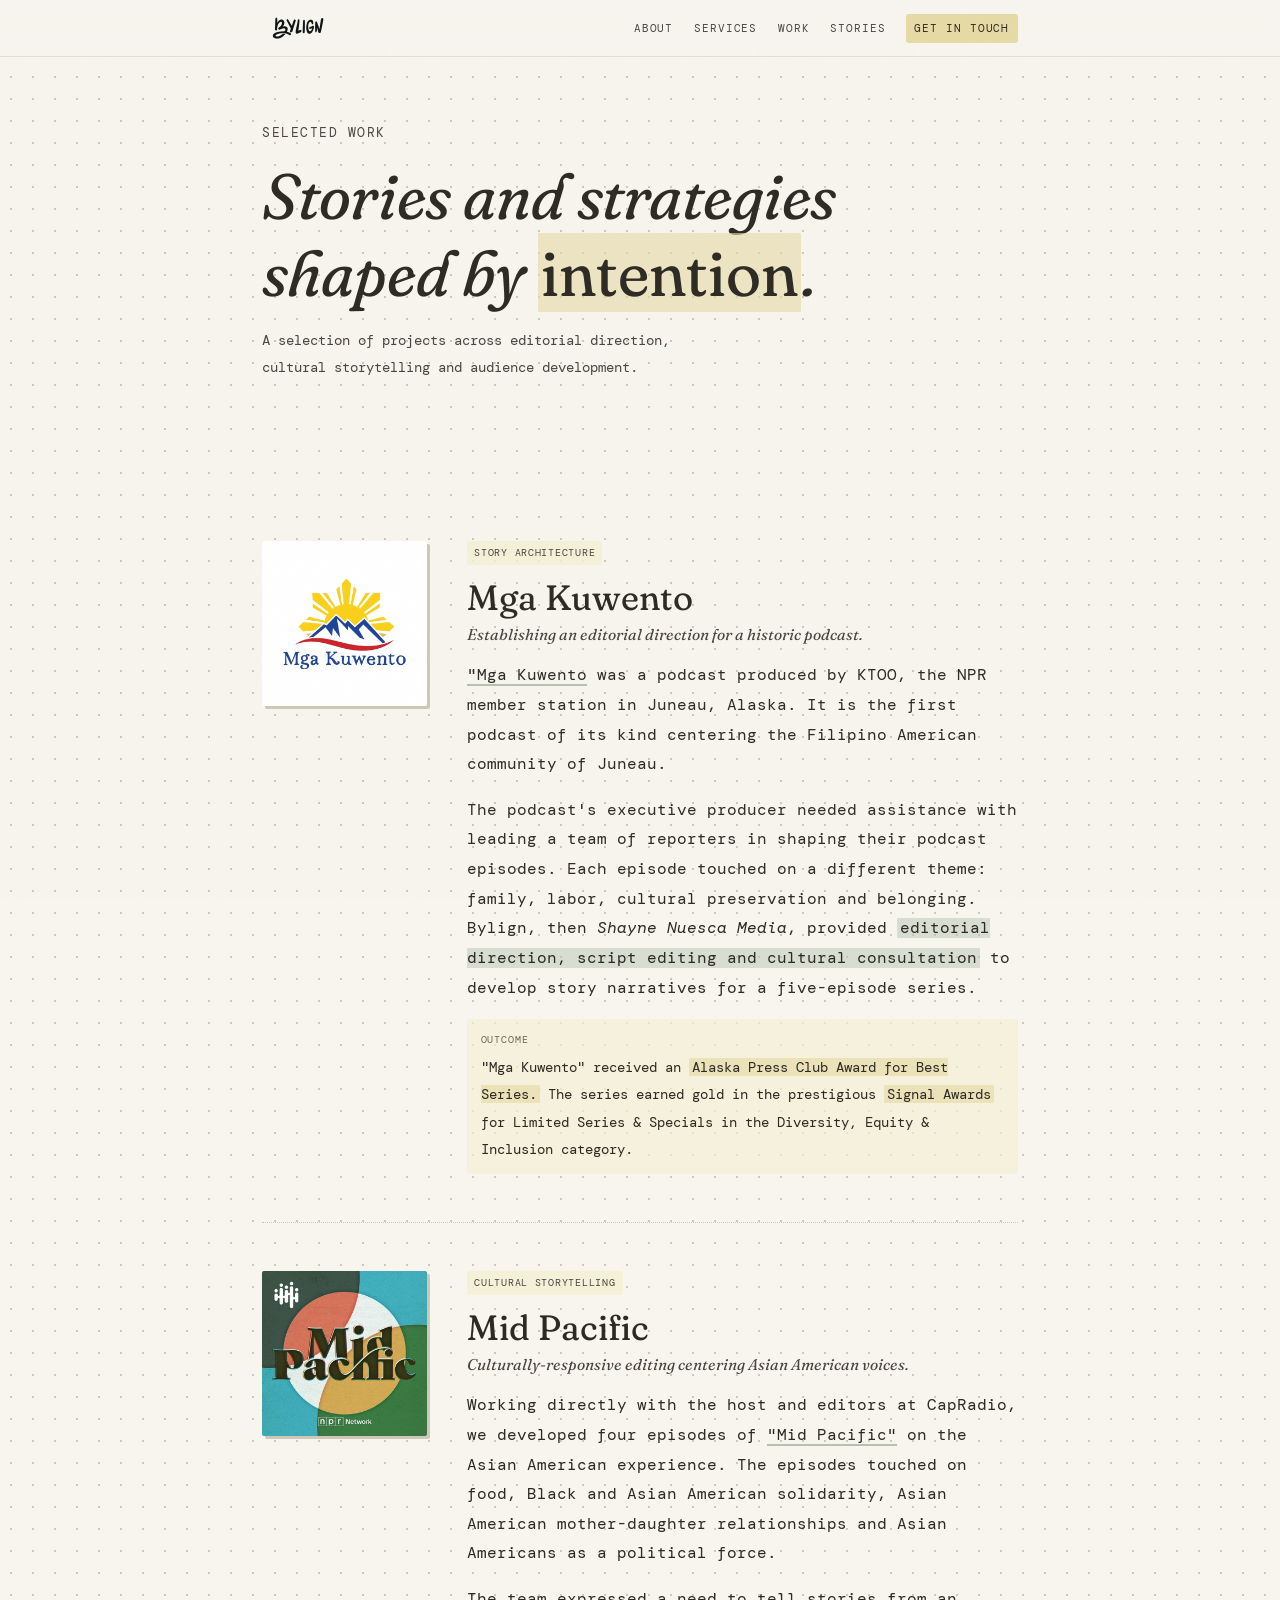
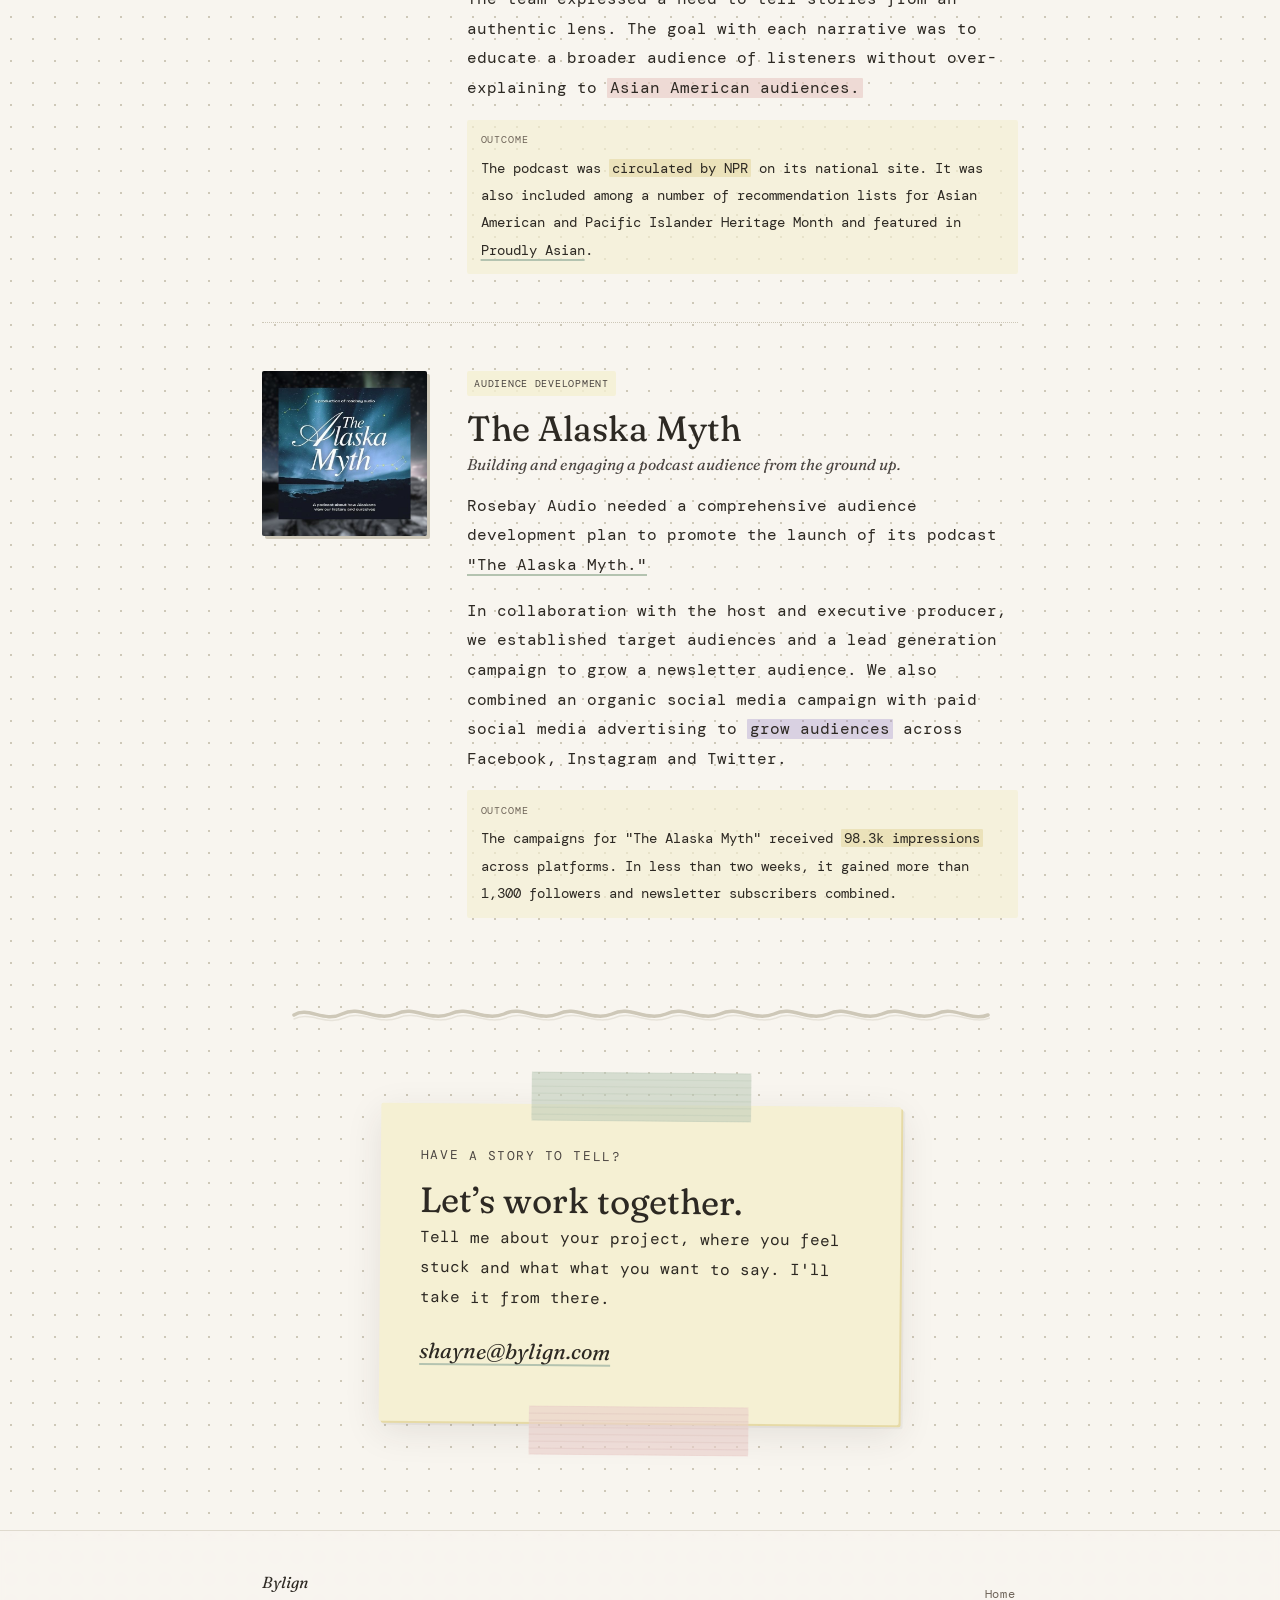
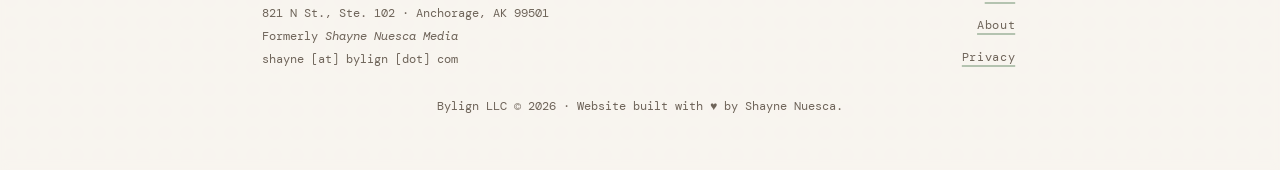
==== commit ba0dd432: "Update case-studies.html" ====
--- a/case-studies.html
+++ b/case-studies.html
@@ -5,6 +5,19 @@
   <meta name="viewport" content="width=device-width, initial-scale=1.0" />
   <title>Case Studies &#x2014; Bylign</title>
   <meta name="description" content="Selected work and case studies from Bylign &#x2014; a narrative studio founded by Shayne Nuesca." />
+  <!-- Open Graph (social previews) -->
+  <meta property="og:title" content="Bylign — Narrative Studio">
+  <meta property="og:description" content="Bylign is a narrative studio based in Anchorage, AK helping newsrooms, nonprofits, and independent journalists figure out which stories matter and how to keep telling them well.">
+  <meta property="og:image" content="images/og-image.png">
+  <meta property="og:url" content="https://bylign.com">
+  <meta property="og:type" content="website">
+
+  <!-- Twitter/X card -->
+  <meta name="twitter:card" content="summary_large_image">
+  <meta name="twitter:title" content="Bylign — Narrative Studio">
+  <meta name="twitter:description" content="Bylign is a narrative studio based in Anchorage, AK helping newsrooms, nonprofits, and independent journalists figure out which stories matter and how to keep telling them well.">
+  <meta name="twitter:image" content="images/og-image.png">
+
   <link rel="stylesheet" href="style.css" />
   <link rel="icon" type="image/png" href="images/favicon.png">
   <link rel="preconnect" href="https://fonts.googleapis.com" />
@@ -132,7 +145,7 @@
             </p>
             <div class="cs-outcome">
               <strong>Outcome</strong>
-              The campaigns for "The Alaska Myth" received <span class="hl">98.3k impressions</span> across platforms and in less than two weeks had more than 1,300 followers and newsletter subscribers combined.
+              The campaigns for "The Alaska Myth" received <span class="hl">98.3k impressions</span> across platforms. In less than two weeks, it gained more than 1,300 followers and newsletter subscribers combined.
             </div>
           </div>
         </article>
--- a/style.css
+++ b/style.css
@@ -927,7 +927,7 @@
 
 @media (max-width: 640px) {
   .rooted-header { grid-template-columns: 1fr; }
-  .rooted-logo-wrap { max-width: 120px; }
+  .rooted-logo-wrap { max-width: 150px; margin: 0 auto; }
 }
 
 
@@ -1061,6 +1061,11 @@
 
   .container    { padding: 0 1.25rem; }
   .about-grid   { grid-template-columns: 1fr; }
+  .about-photo-wrap {
+  max-width: 240px;
+  margin: 0 auto;
+  padding: 6px;
+}
   .service-row  { grid-template-columns: 1fr; gap: 0.2rem; }
   .cs-entry     { grid-template-columns: 1fr; }
   .footer-inner { flex-direction: column; align-items: flex-start; }
